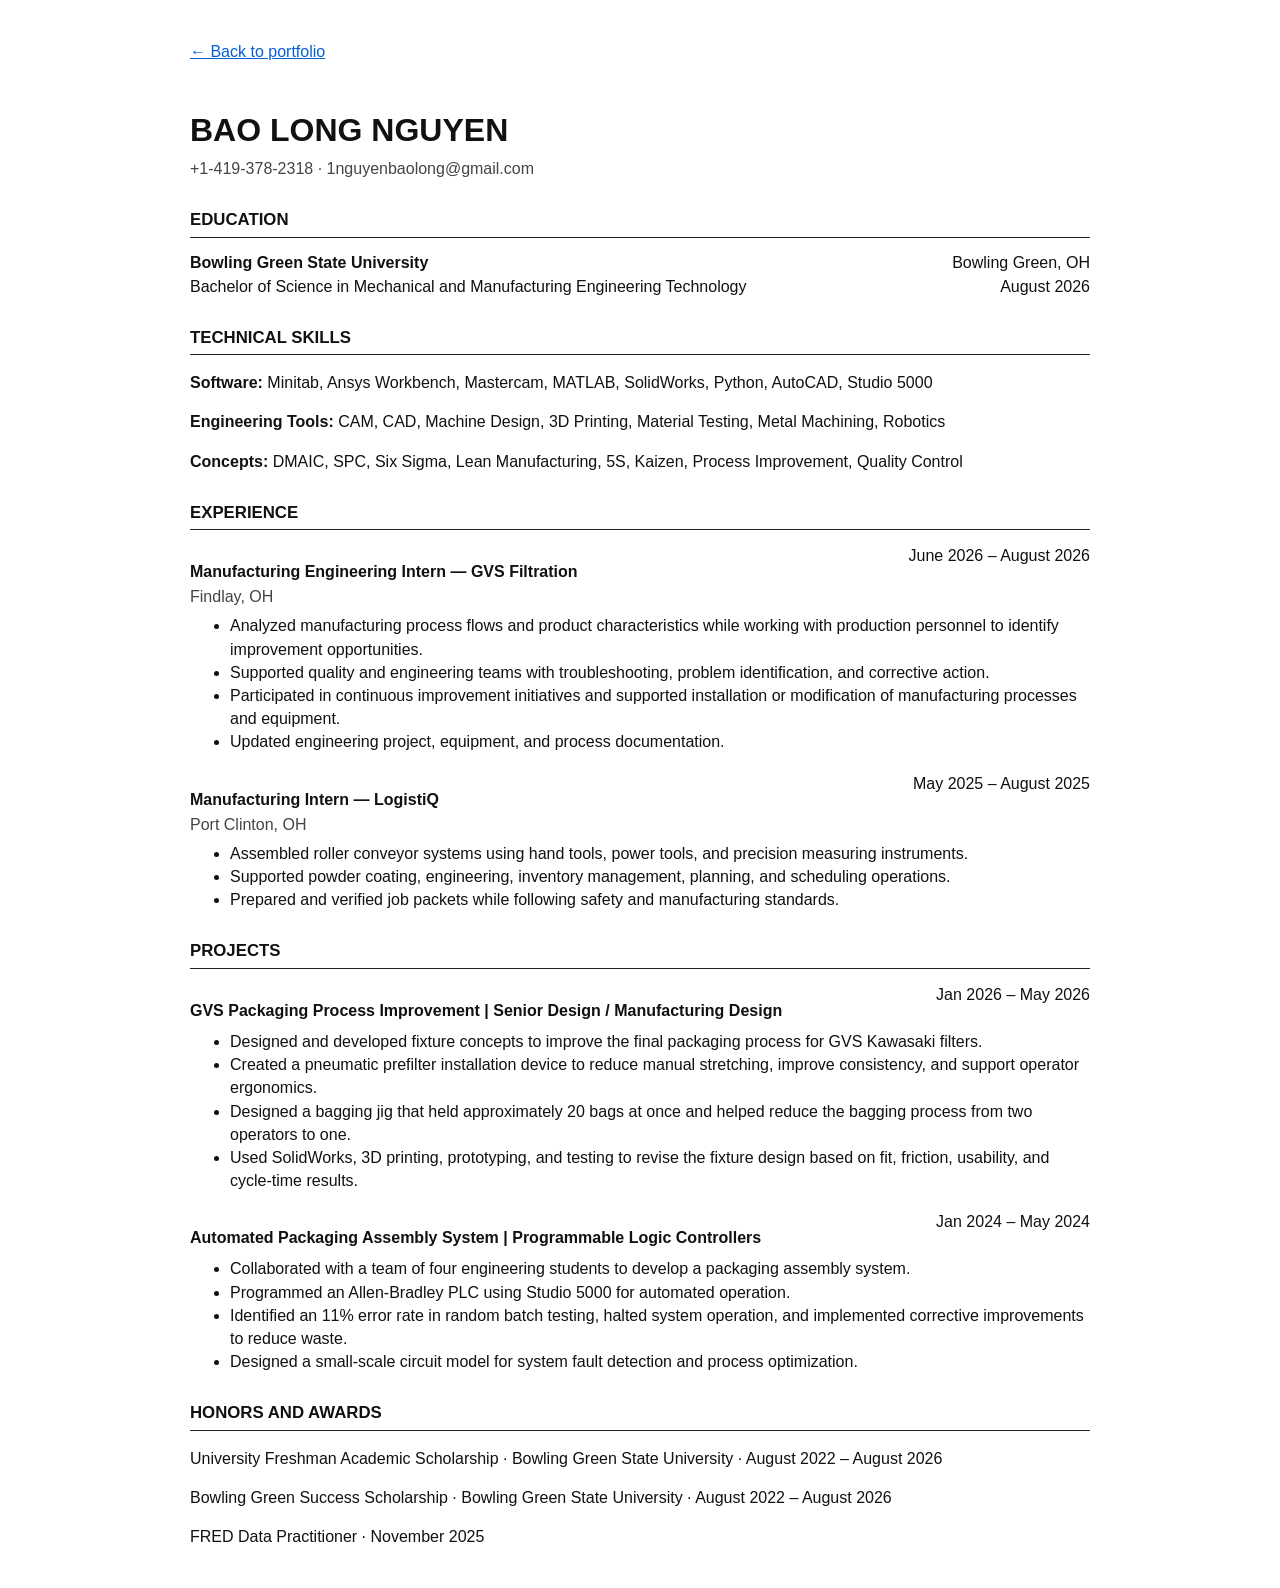
==== resume.html @ 4176082b "Add web resume page" ====
<!doctype html>
<html lang="en">
<head>
  <meta charset="utf-8" />
  <meta name="viewport" content="width=device-width, initial-scale=1" />
  <title>Bao Long Nguyen | Résumé</title>
  <style>
    body{font-family:Arial,Helvetica,sans-serif;max-width:900px;margin:40px auto;padding:0 24px;color:#111;line-height:1.45}h1{margin-bottom:4px}h2{font-size:1.05rem;border-bottom:1px solid #222;padding-bottom:4px;margin-top:28px}h3{margin-bottom:2px;font-size:1rem}.meta,.sub{color:#444}.row{display:flex;justify-content:space-between;gap:20px;flex-wrap:wrap}.item{margin-bottom:18px}ul{margin-top:6px}.back{display:inline-block;margin-bottom:22px;color:#065fd4}@media print{.back{display:none}body{margin:0;max-width:none}}
  </style>
</head>
<body>
  <a class="back" href="index.html">← Back to portfolio</a>
  <h1>BAO LONG NGUYEN</h1>
  <div class="meta">+1-419-378-2318 · 1nguyenbaolong@gmail.com</div>

  <h2>EDUCATION</h2>
  <div class="row"><strong>Bowling Green State University</strong><span>Bowling Green, OH</span></div>
  <div class="row"><span>Bachelor of Science in Mechanical and Manufacturing Engineering Technology</span><span>August 2026</span></div>

  <h2>TECHNICAL SKILLS</h2>
  <p><strong>Software:</strong> Minitab, Ansys Workbench, Mastercam, MATLAB, SolidWorks, Python, AutoCAD, Studio 5000</p>
  <p><strong>Engineering Tools:</strong> CAM, CAD, Machine Design, 3D Printing, Material Testing, Metal Machining, Robotics</p>
  <p><strong>Concepts:</strong> DMAIC, SPC, Six Sigma, Lean Manufacturing, 5S, Kaizen, Process Improvement, Quality Control</p>

  <h2>EXPERIENCE</h2>
  <div class="item">
    <div class="row"><h3>Manufacturing Engineering Intern — GVS Filtration</h3><span>June 2026 – August 2026</span></div>
    <div class="sub">Findlay, OH</div>
    <ul>
      <li>Analyzed manufacturing process flows and product characteristics while working with production personnel to identify improvement opportunities.</li>
      <li>Supported quality and engineering teams with troubleshooting, problem identification, and corrective action.</li>
      <li>Participated in continuous improvement initiatives and supported installation or modification of manufacturing processes and equipment.</li>
      <li>Updated engineering project, equipment, and process documentation.</li>
    </ul>
  </div>
  <div class="item">
    <div class="row"><h3>Manufacturing Intern — LogistiQ</h3><span>May 2025 – August 2025</span></div>
    <div class="sub">Port Clinton, OH</div>
    <ul>
      <li>Assembled roller conveyor systems using hand tools, power tools, and precision measuring instruments.</li>
      <li>Supported powder coating, engineering, inventory management, planning, and scheduling operations.</li>
      <li>Prepared and verified job packets while following safety and manufacturing standards.</li>
    </ul>
  </div>

  <h2>PROJECTS</h2>
  <div class="item">
    <div class="row"><h3>GVS Packaging Process Improvement | Senior Design / Manufacturing Design</h3><span>Jan 2026 – May 2026</span></div>
    <ul>
      <li>Designed and developed fixture concepts to improve the final packaging process for GVS Kawasaki filters.</li>
      <li>Created a pneumatic prefilter installation device to reduce manual stretching, improve consistency, and support operator ergonomics.</li>
      <li>Designed a bagging jig that held approximately 20 bags at once and helped reduce the bagging process from two operators to one.</li>
      <li>Used SolidWorks, 3D printing, prototyping, and testing to revise the fixture design based on fit, friction, usability, and cycle-time results.</li>
    </ul>
  </div>
  <div class="item">
    <div class="row"><h3>Automated Packaging Assembly System | Programmable Logic Controllers</h3><span>Jan 2024 – May 2024</span></div>
    <ul>
      <li>Collaborated with a team of four engineering students to develop a packaging assembly system.</li>
      <li>Programmed an Allen-Bradley PLC using Studio 5000 for automated operation.</li>
      <li>Identified an 11% error rate in random batch testing, halted system operation, and implemented corrective improvements to reduce waste.</li>
      <li>Designed a small-scale circuit model for system fault detection and process optimization.</li>
    </ul>
  </div>

  <h2>HONORS AND AWARDS</h2>
  <p>University Freshman Academic Scholarship · Bowling Green State University · August 2022 – August 2026</p>
  <p>Bowling Green Success Scholarship · Bowling Green State University · August 2022 – August 2026</p>
  <p>FRED Data Practitioner · November 2025</p>
</body>
</html>
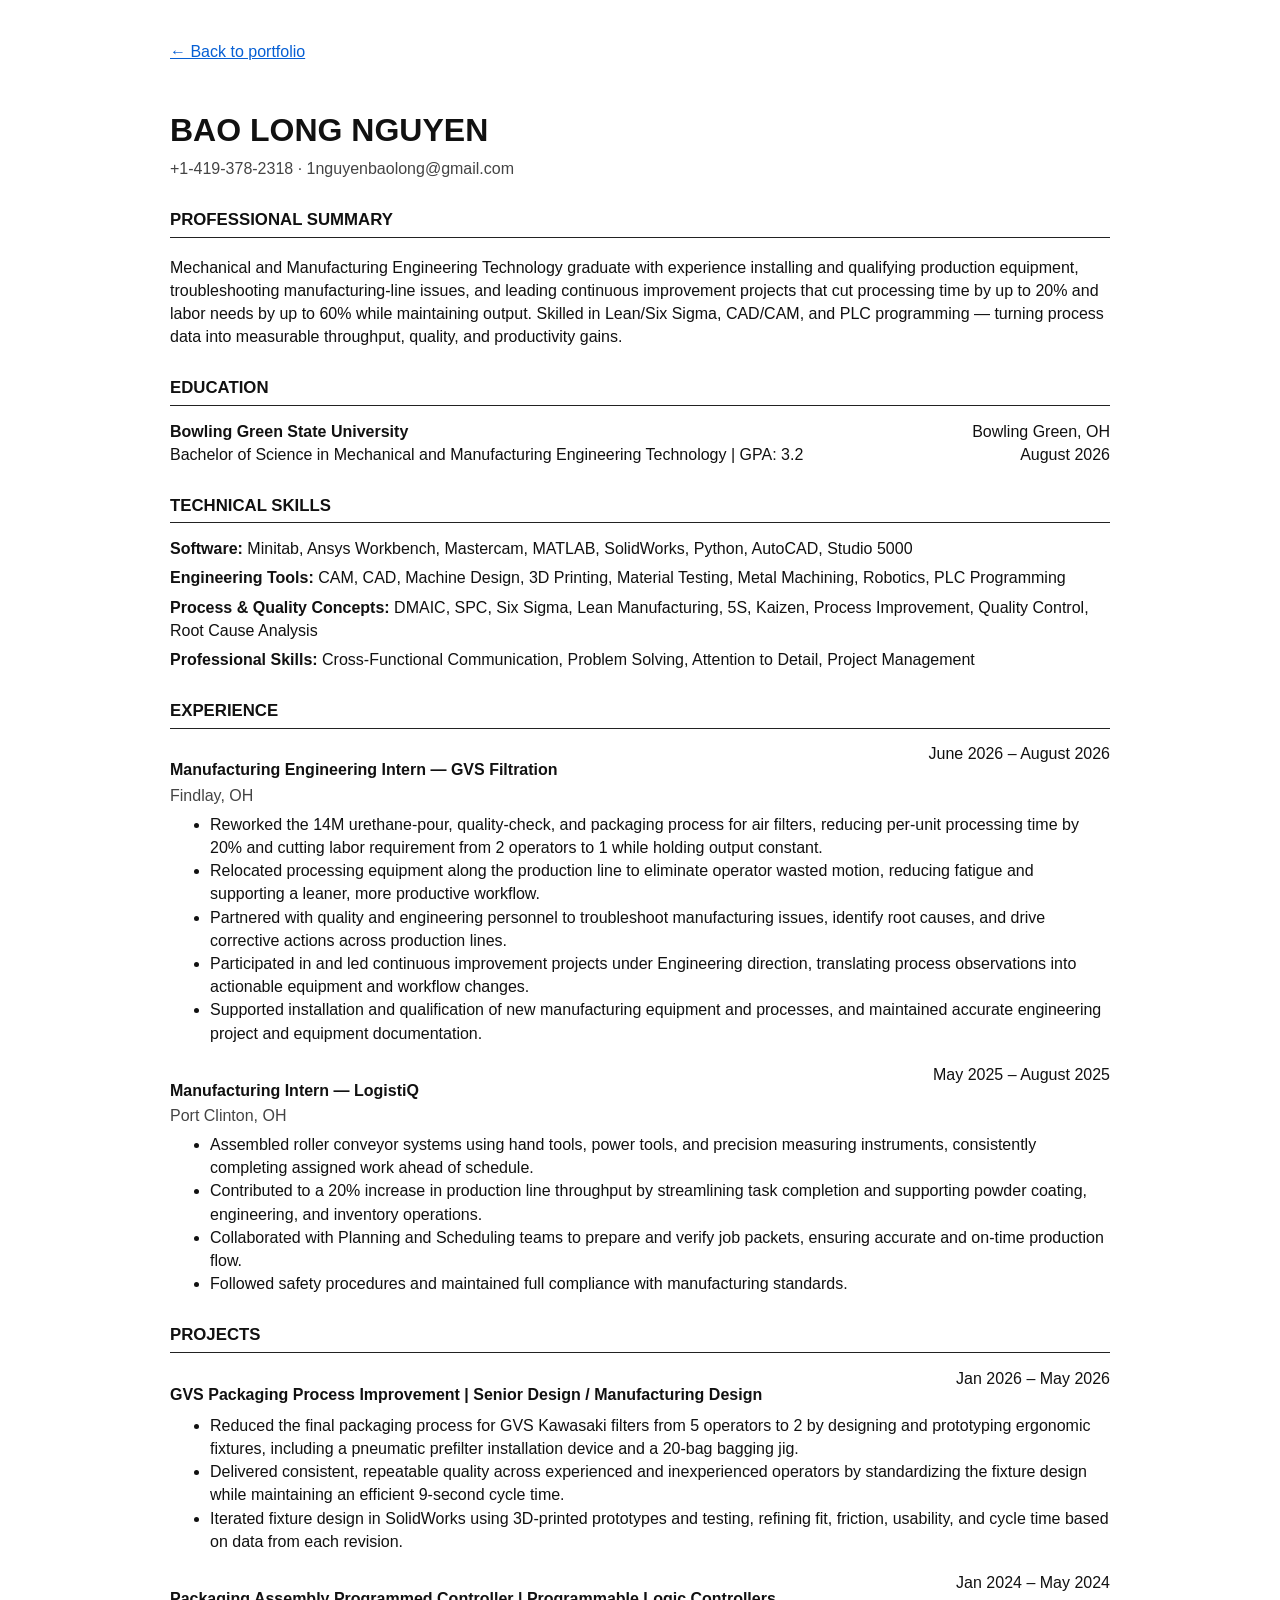
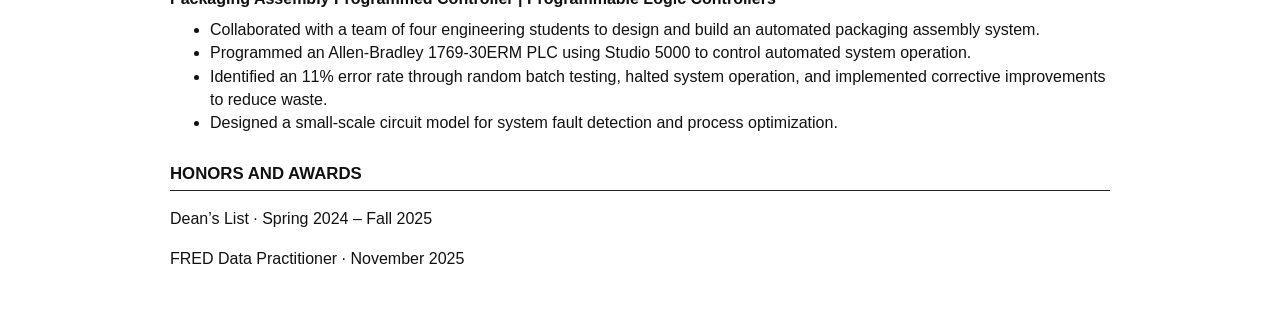
==== commit 5e8e3e1e: "Sync web resume with latest resume" ====
--- a/resume.html
+++ b/resume.html
@@ -5,7 +5,7 @@
   <meta name="viewport" content="width=device-width, initial-scale=1" />
   <title>Bao Long Nguyen | Résumé</title>
   <style>
-    body{font-family:Arial,Helvetica,sans-serif;max-width:900px;margin:40px auto;padding:0 24px;color:#111;line-height:1.45}h1{margin-bottom:4px}h2{font-size:1.05rem;border-bottom:1px solid #222;padding-bottom:4px;margin-top:28px}h3{margin-bottom:2px;font-size:1rem}.meta,.sub{color:#444}.row{display:flex;justify-content:space-between;gap:20px;flex-wrap:wrap}.item{margin-bottom:18px}ul{margin-top:6px}.back{display:inline-block;margin-bottom:22px;color:#065fd4}@media print{.back{display:none}body{margin:0;max-width:none}}
+    body{font-family:Arial,Helvetica,sans-serif;max-width:940px;margin:40px auto;padding:0 24px;color:#111;line-height:1.45}h1{margin-bottom:4px}h2{font-size:1.05rem;border-bottom:1px solid #222;padding-bottom:4px;margin-top:28px}h3{margin-bottom:2px;font-size:1rem}.meta,.sub{color:#444}.row{display:flex;justify-content:space-between;gap:20px;flex-wrap:wrap}.item{margin-bottom:18px}ul{margin-top:6px}.back{display:inline-block;margin-bottom:22px;color:#065fd4}.summary{margin-top:18px}.skills p{margin:6px 0}@media print{.back{display:none}body{margin:0;max-width:none}}
   </style>
 </head>
 <body>
@@ -13,33 +13,41 @@
   <h1>BAO LONG NGUYEN</h1>
   <div class="meta">+1-419-378-2318 · 1nguyenbaolong@gmail.com</div>
 
+  <h2>PROFESSIONAL SUMMARY</h2>
+  <p class="summary">Mechanical and Manufacturing Engineering Technology graduate with experience installing and qualifying production equipment, troubleshooting manufacturing-line issues, and leading continuous improvement projects that cut processing time by up to 20% and labor needs by up to 60% while maintaining output. Skilled in Lean/Six Sigma, CAD/CAM, and PLC programming — turning process data into measurable throughput, quality, and productivity gains.</p>
+
   <h2>EDUCATION</h2>
   <div class="row"><strong>Bowling Green State University</strong><span>Bowling Green, OH</span></div>
-  <div class="row"><span>Bachelor of Science in Mechanical and Manufacturing Engineering Technology</span><span>August 2026</span></div>
+  <div class="row"><span>Bachelor of Science in Mechanical and Manufacturing Engineering Technology | GPA: 3.2</span><span>August 2026</span></div>
 
   <h2>TECHNICAL SKILLS</h2>
-  <p><strong>Software:</strong> Minitab, Ansys Workbench, Mastercam, MATLAB, SolidWorks, Python, AutoCAD, Studio 5000</p>
-  <p><strong>Engineering Tools:</strong> CAM, CAD, Machine Design, 3D Printing, Material Testing, Metal Machining, Robotics</p>
-  <p><strong>Concepts:</strong> DMAIC, SPC, Six Sigma, Lean Manufacturing, 5S, Kaizen, Process Improvement, Quality Control</p>
+  <div class="skills">
+    <p><strong>Software:</strong> Minitab, Ansys Workbench, Mastercam, MATLAB, SolidWorks, Python, AutoCAD, Studio 5000</p>
+    <p><strong>Engineering Tools:</strong> CAM, CAD, Machine Design, 3D Printing, Material Testing, Metal Machining, Robotics, PLC Programming</p>
+    <p><strong>Process & Quality Concepts:</strong> DMAIC, SPC, Six Sigma, Lean Manufacturing, 5S, Kaizen, Process Improvement, Quality Control, Root Cause Analysis</p>
+    <p><strong>Professional Skills:</strong> Cross-Functional Communication, Problem Solving, Attention to Detail, Project Management</p>
+  </div>
 
   <h2>EXPERIENCE</h2>
   <div class="item">
     <div class="row"><h3>Manufacturing Engineering Intern — GVS Filtration</h3><span>June 2026 – August 2026</span></div>
     <div class="sub">Findlay, OH</div>
     <ul>
-      <li>Analyzed manufacturing process flows and product characteristics while working with production personnel to identify improvement opportunities.</li>
-      <li>Supported quality and engineering teams with troubleshooting, problem identification, and corrective action.</li>
-      <li>Participated in continuous improvement initiatives and supported installation or modification of manufacturing processes and equipment.</li>
-      <li>Updated engineering project, equipment, and process documentation.</li>
+      <li>Reworked the 14M urethane-pour, quality-check, and packaging process for air filters, reducing per-unit processing time by 20% and cutting labor requirement from 2 operators to 1 while holding output constant.</li>
+      <li>Relocated processing equipment along the production line to eliminate operator wasted motion, reducing fatigue and supporting a leaner, more productive workflow.</li>
+      <li>Partnered with quality and engineering personnel to troubleshoot manufacturing issues, identify root causes, and drive corrective actions across production lines.</li>
+      <li>Participated in and led continuous improvement projects under Engineering direction, translating process observations into actionable equipment and workflow changes.</li>
+      <li>Supported installation and qualification of new manufacturing equipment and processes, and maintained accurate engineering project and equipment documentation.</li>
     </ul>
   </div>
   <div class="item">
     <div class="row"><h3>Manufacturing Intern — LogistiQ</h3><span>May 2025 – August 2025</span></div>
     <div class="sub">Port Clinton, OH</div>
     <ul>
-      <li>Assembled roller conveyor systems using hand tools, power tools, and precision measuring instruments.</li>
-      <li>Supported powder coating, engineering, inventory management, planning, and scheduling operations.</li>
-      <li>Prepared and verified job packets while following safety and manufacturing standards.</li>
+      <li>Assembled roller conveyor systems using hand tools, power tools, and precision measuring instruments, consistently completing assigned work ahead of schedule.</li>
+      <li>Contributed to a 20% increase in production line throughput by streamlining task completion and supporting powder coating, engineering, and inventory operations.</li>
+      <li>Collaborated with Planning and Scheduling teams to prepare and verify job packets, ensuring accurate and on-time production flow.</li>
+      <li>Followed safety procedures and maintained full compliance with manufacturing standards.</li>
     </ul>
   </div>
 
@@ -47,25 +55,23 @@
   <div class="item">
     <div class="row"><h3>GVS Packaging Process Improvement | Senior Design / Manufacturing Design</h3><span>Jan 2026 – May 2026</span></div>
     <ul>
-      <li>Designed and developed fixture concepts to improve the final packaging process for GVS Kawasaki filters.</li>
-      <li>Created a pneumatic prefilter installation device to reduce manual stretching, improve consistency, and support operator ergonomics.</li>
-      <li>Designed a bagging jig that held approximately 20 bags at once and helped reduce the bagging process from two operators to one.</li>
-      <li>Used SolidWorks, 3D printing, prototyping, and testing to revise the fixture design based on fit, friction, usability, and cycle-time results.</li>
+      <li>Reduced the final packaging process for GVS Kawasaki filters from 5 operators to 2 by designing and prototyping ergonomic fixtures, including a pneumatic prefilter installation device and a 20-bag bagging jig.</li>
+      <li>Delivered consistent, repeatable quality across experienced and inexperienced operators by standardizing the fixture design while maintaining an efficient 9-second cycle time.</li>
+      <li>Iterated fixture design in SolidWorks using 3D-printed prototypes and testing, refining fit, friction, usability, and cycle time based on data from each revision.</li>
     </ul>
   </div>
   <div class="item">
-    <div class="row"><h3>Automated Packaging Assembly System | Programmable Logic Controllers</h3><span>Jan 2024 – May 2024</span></div>
+    <div class="row"><h3>Packaging Assembly Programmed Controller | Programmable Logic Controllers</h3><span>Jan 2024 – May 2024</span></div>
     <ul>
-      <li>Collaborated with a team of four engineering students to develop a packaging assembly system.</li>
-      <li>Programmed an Allen-Bradley PLC using Studio 5000 for automated operation.</li>
-      <li>Identified an 11% error rate in random batch testing, halted system operation, and implemented corrective improvements to reduce waste.</li>
+      <li>Collaborated with a team of four engineering students to design and build an automated packaging assembly system.</li>
+      <li>Programmed an Allen-Bradley 1769-30ERM PLC using Studio 5000 to control automated system operation.</li>
+      <li>Identified an 11% error rate through random batch testing, halted system operation, and implemented corrective improvements to reduce waste.</li>
       <li>Designed a small-scale circuit model for system fault detection and process optimization.</li>
     </ul>
   </div>
 
   <h2>HONORS AND AWARDS</h2>
-  <p>University Freshman Academic Scholarship · Bowling Green State University · August 2022 – August 2026</p>
-  <p>Bowling Green Success Scholarship · Bowling Green State University · August 2022 – August 2026</p>
+  <p>Dean’s List · Spring 2024 – Fall 2025</p>
   <p>FRED Data Practitioner · November 2025</p>
 </body>
 </html>
